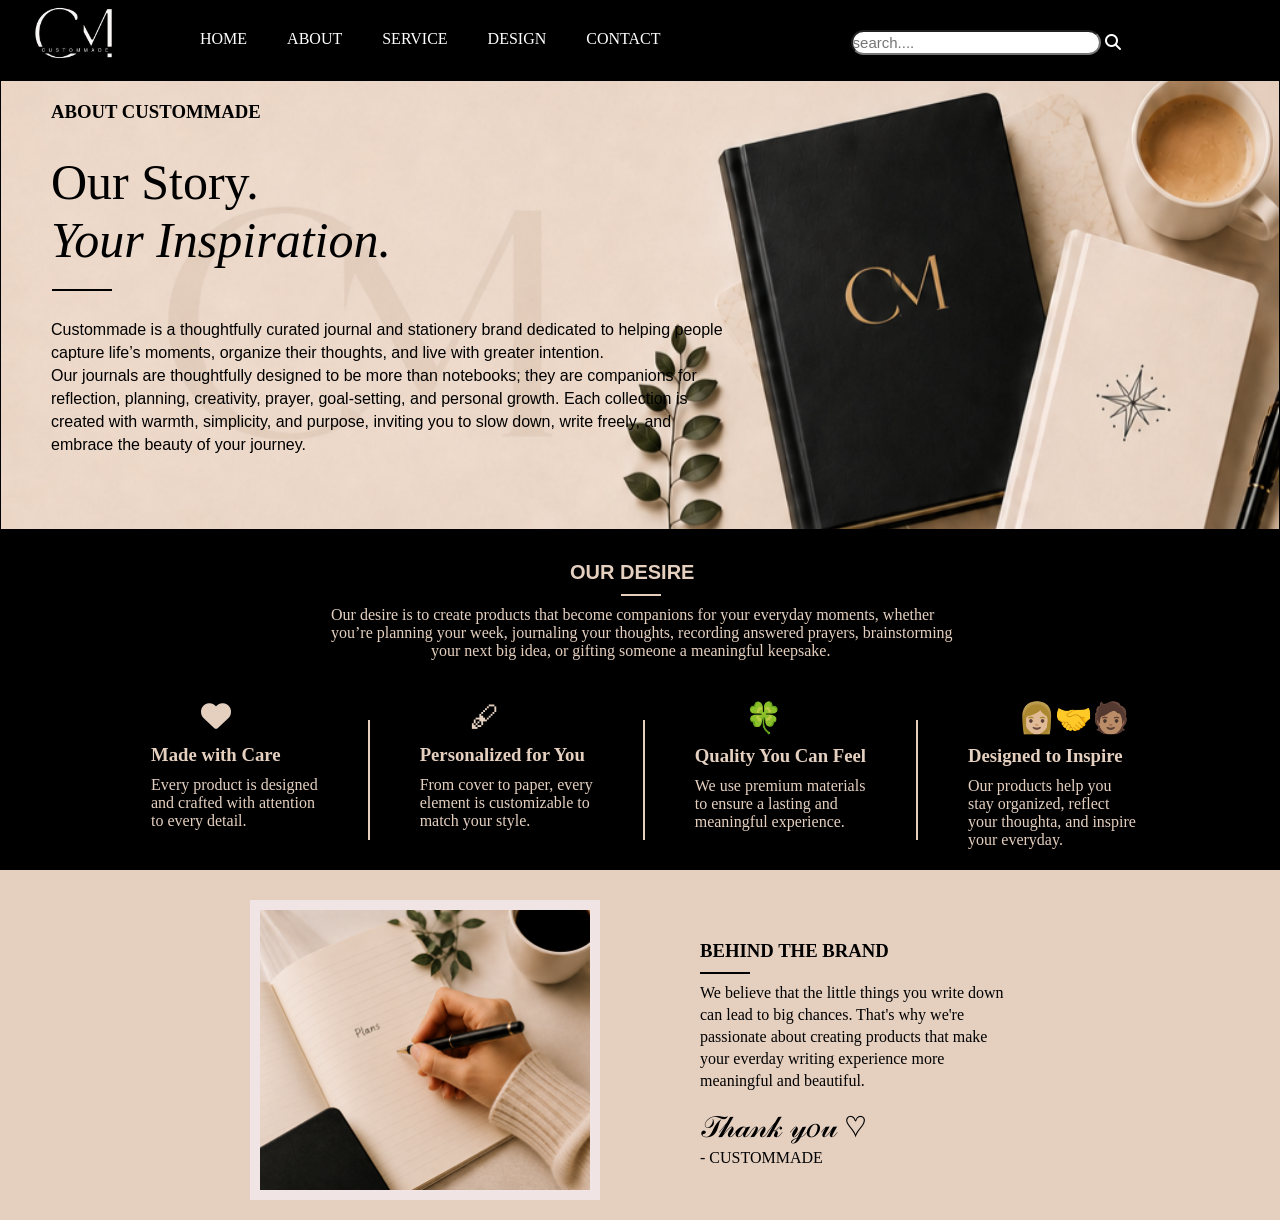
==== about.html @ 5de8f577 "first commit" ====
<!DOCTYPE html>
<html lang="en">

<head>
    <meta charset="UTF-8">
    <meta name="viewport" content="width=device-width, initial-scale=1.0">
    <title>CUSTOMMADE</title>
    <link rel="stylesheet" href="style.css">
    <link rel="stylesheet" href="https://cdnjs.cloudflare.com/ajax/libs/font-awesome/6.5.1/css/all.min.css">
</head>

<body>
    <div class="hero">
        <div class="logo"> </div>
        <div class="header">
            <a href="index.html">

                HOME
            </a>
            <a href="about.html">
                ABOUT
            </a>
            <a href="service.html">
                SERVICE
            </a>
            <a href="design.html">
                DESIGN
            </a>
            <a href="contact.html">
                CONTACT

            </a>

            <form action="search">
                <input type="text" placeholder="search....">
                <i class="fa-solid fa-magnifying-glass"></i>
            </form>
        </div>
    </div>
    <div class="background2">

        <div class="order">
            <div class="CM">
                <h3>
                    ABOUT CUSTOMMADE
                </h3>
            </div>
            <div class="Theme">
                Our Story.
                <div>
                    <i>
                        Your Inspiration.
                    </i>
                </div>
            </div>
            <div class="line2">

            </div>
            <div class="Theme1">
                <p>
                    Custommade is a thoughtfully curated journal and stationery brand dedicated to helping people 
                </p>
                <p>
                    capture life’s moments, organize their thoughts, and live with greater intention. 

                </p>
                <p>
                    Our journals are thoughtfully designed to be more than notebooks; they are companions for 
                </p>
                <p>
                    reflection, planning, creativity, prayer, goal-setting, and personal growth. Each collection is 
                </p>
                <p>
                    created with warmth, simplicity, and purpose, inviting you to slow down, write freely, and 
                </p>
              <p>
                embrace the beauty of your journey.

              </p>
            </div>
        </div>
    </div>
    <div class="background7">
        <div class="order1">
            <div class="section">
                <b>
                OUR DESIRE
                </b>

            </div>
            <div class="line3">

            </div>
            <div class="section1">
            
                Our desire is to create products that become companions for your everyday moments, whether 
            </div>
            <div>
            
                you’re planning your week, journaling your thoughts, recording answered prayers, brainstorming 
            </div>
            <div class="idea">
                your next big idea, or gifting someone a meaningful keepsake.

            </div>
        </div>

        <div class="emojie">
            <div>
                <div class="emojie1">
                    <i class="fa-solid fa-heart">
                    </i>
                </div>
                <h3>
                    Made with Care
                </h3>
                <p>
                    Every product is designed
                </p>
                <p>
                    and crafted with attention
                </p>
                <p>
                    to every detail.
                </p>
            </div>
            <div class="line5">

            </div>
            <div>
                <div class="emojie1">
                    🖋
                </div>
                <h3>
                    Personalized for You
                </h3>
                <p>
                    From cover to paper, every
                </p>
                <p>
                    element is customizable to
                </p>
                <p>
                    match your style.
                </p>
            </div>
            <div class="line5">

            </div>
            <div>
                <div class="emojie1">
                    🍀
                </div>
                <h3>
                    Quality You Can Feel
                </h3>
                <p>
                    We use premium materials
                </p>
                <p>
                    to ensure a lasting and
                </p>
                <p>
                    meaningful experience.
                </p>

            </div>
            <div class="line5">

            </div>
            <div>
                <div class="emojie1">
                    👩🏼‍🤝‍🧑🏽
                </div>
                <h3>
                    Designed to Inspire
                </h3>
                <p>
                    Our products help you
                </p>
                <p>
                    stay organized, reflect
                </p>
                <p>
                    your thoughta, and inspire
                </p>
                <p>
                    your everyday.
                </p>
            </div>







        </div>

    </div>
    <div class="background4">
        <div class="section2">
            <div class="image">



            </div>
            <div class="brand">
                <h3>
                    BEHIND THE BRAND
                </h3>
                <div class="line6">

                </div>
                <p>
                    We believe that the little things you write down

                </p>
                <p>
                    can lead to big chances. That's why we're
                </p>
                <p>
                    passionate about creating products that make
                </p>
                <p>
                    your everday writing experience more
                </p>
                <p>
                    meaningful and beautiful.
                </p>
                <div class="font">
                    𝒯𝒽𝒶𝓃𝓀 𝓎𝑜𝓊 ♡
                </div>
          <p>
            - CUSTOMMADE
          </p>


            </div>
        </div>



    </div>
</body>

</html>
---- style.css ----
* {
  margin: 0;
  padding: 0;
  box-sizing: border-box;
}
body {
  color: white;
  background-color: black;
}
.logo {
  height: 80px;
  width: 150px;
  background-image: url(1781220738416.jpg);
  background-position: center;
  background-repeat: no-repeat;
  background-size: cover;
  border-radius: 70px;
}

.hero {
  display: flex;
}

.header {
  display: flex;
  gap: 40px;
  margin-left: 50px;
  margin-top: 30px;
}
.header form {
  margin-left: 150px;
}
.header a {
  text-decoration: none;
  color: white;
}

.text {
  margin-left: 100px;
  font-size: 40px;
  margin-top: 130px;
}
.text1 {
  font-style: italic;
}
.background {
  border: solid 1px black;
  height: 680px;
  background-image: url(CM.png);
  background-repeat: no-repeat;
  background-size: cover;
  color: black;
}
.stationery {
  display: flex;

  width: 950px;
  padding: 40px;
  border-radius: 30px;
  box-shadow: 0 4px 15px rgba(0, 0, 0, 0.1);
  margin-left: 160px;
  background-color: black;
  margin-top: 190px;
  color: white;

  position: relative;
}
.line {
  height: 2px;
  width: 60px;
  background-color: black;
  margin-top: 10px;
  margin-left: 100px;
}
form input {
  font-size: 15px;
  border-radius: 15px;
  height: 25px;
  width: 250px;
}

button {
  background-color: black;
}
.text3 {
  margin-left: 100px;
  font-size: 18px;
  margin-top: 15px;
}
.text4 {
  margin-bottom: 5px;
  margin-top: 5px;
}
.emojies {
  font-size: xx-large;
  display: flex;
  gap: 50px;
}
.title1 {
  font-size: 12px;
  margin-top: 15px;
}
.title {
  font-size: 10px;
  color: #e5d0c0;
  margin-top: 10px;
}
.line1 {
  background-color: #e5d0c0;
  height: 100px;
  width: 2px;
}
.h h3 {
  margin-top: 100px;
  margin-left: 50px;
}
.background1 {
  border: solid 1px black;
  height: 680px;
  background-image: url(CM1.png);
  background-repeat: no-repeat;
  background-size: cover;
  color: black;
}
.background h3 {
  margin-left: 50px;
}
.background2 {
  border: solid 1px black;
  height: 450px;
  background-image: url(CUSTOMMADE.png);
  background-repeat: no-repeat;
  background-size: cover;
  background-position: center;

  color: black;
}
.background3 {
  border: solid 1px black;
  height: 460px;
  background-color: black;
  color: #e5d0c0;
}
.order {
  margin-left: 50px;
}
.Theme {
  font-size: 50px;
  margin-top: 30px;
}
.line2 {
  height: 2px;
  width: 60px;
  background-color: black;
  margin-top: 20px;
  margin-left: 1px;
}
.Theme1 {
  font-size: 16px;
  margin-top: 30px;
  display: flex;
  flex-direction: column;
  gap: 5px;
  font-family: "Gill Sans", "Gill Sans MT", Calibri, "Trebuchet MS", sans-serif;
}

.order1 {
  margin-left: 330px;
}
.section {
  margin-top: 30px;
  margin-left: 239px;
  font-size: 20px;
  font-family: "Gill Sans", "Gill Sans MT", Calibri, "Trebuchet MS", sans-serif;
}
.CM {
  margin-top: 20px;
}
.line3 {
  height: 2px;
  width: 40px;
  background-color: #e5d0c0;
  margin-top: 10px;
  margin-left: 290px;
}
.section1 {
  margin-top: 10px;
}
.emojie {
  display: flex;
  margin-left: 150px;
  margin-top: 40px;
  gap: 50px;
}
.emojie h3 {
  margin-bottom: 10px;
}
.line5 {
  background-color: #e5d0c0;
  height: 120px;
  width: 2px;
  margin-top: 20px;
}
.emojie1 {
  font-size: 30px;
  margin-left: 50px;
  margin-bottom: 10px;
}
.background4 {
  background-color: #e5d0c0;
  height: 350px;
  color: black;
  margin-top: 20px;
}
.section2 {
  display: flex;
  gap: 100px;
}
.image {
  border: 10px solid rgb(241, 228, 228);
  height: 300px;
  width: 350px;
  margin-left: 250px;
  margin-top: 30px;
  background-image: url(Note.png);
  background-repeat: repeat;
  background-size: cover;
  background-position: center;
}
.brand {
  margin-top: 70px;
}
.brand h3 {
  margin-bottom: 10px;
}
.brand p {
  margin-top: 4px;
}

.line6 {
  height: 2px;
  width: 50px;
  background-color: black;
  margin-bottom: 10px;
}
.font {
  font-size: 30px;
  margin-top: 20px;
}

.header :hover {
  color: #e5d0c0;
}
.header :active {
  color: #e5d0c0;
  text-shadow:
    0 0 5px #e5d0c0,
    0 0 10px #e5d0c0,
    0 0 20px #e5d0c0;
}
.idea {
  margin-left: 100px;
}
.background6 {
  border: solid 1px black;
  height: 350px;
  background-image: url(CUSTOMMADE.png);
  background-repeat: no-repeat;
  background-size: cover;
  background-position: center;
  color: black;
}
.section3 {
  margin-left: 245px;
  margin-top: 20px;
}
.border {
  height: 160px;
  width: 300px;
  background-color: #e5d0c0;
  border-radius: 30px;
}
.group {
  display: flex;
  gap: 30px;
  margin-top: 30px;
  margin-left: 160px;
}
.circle {
  height: 90px;
  width: 90px;
  background-color: black;
  border-radius: 90px;
  margin-left: 10px;
  margin-top: 10px;
}
.circle i {
  font-size: 40px;
  margin-left: 26px;
  margin-top: 24px;
}
.group1 {
  display: flex;
  gap: 55px;
}
.group1
b{
  color: black;
  font-size: 20px;
}
.group1
p{
  color: black;
  margin-top: 20px;
  font-size: 15px;
}
.background7 {
  border: solid 1px black;
  height: 320px;
  background-color: black;
  color: #e5d0c0;
}
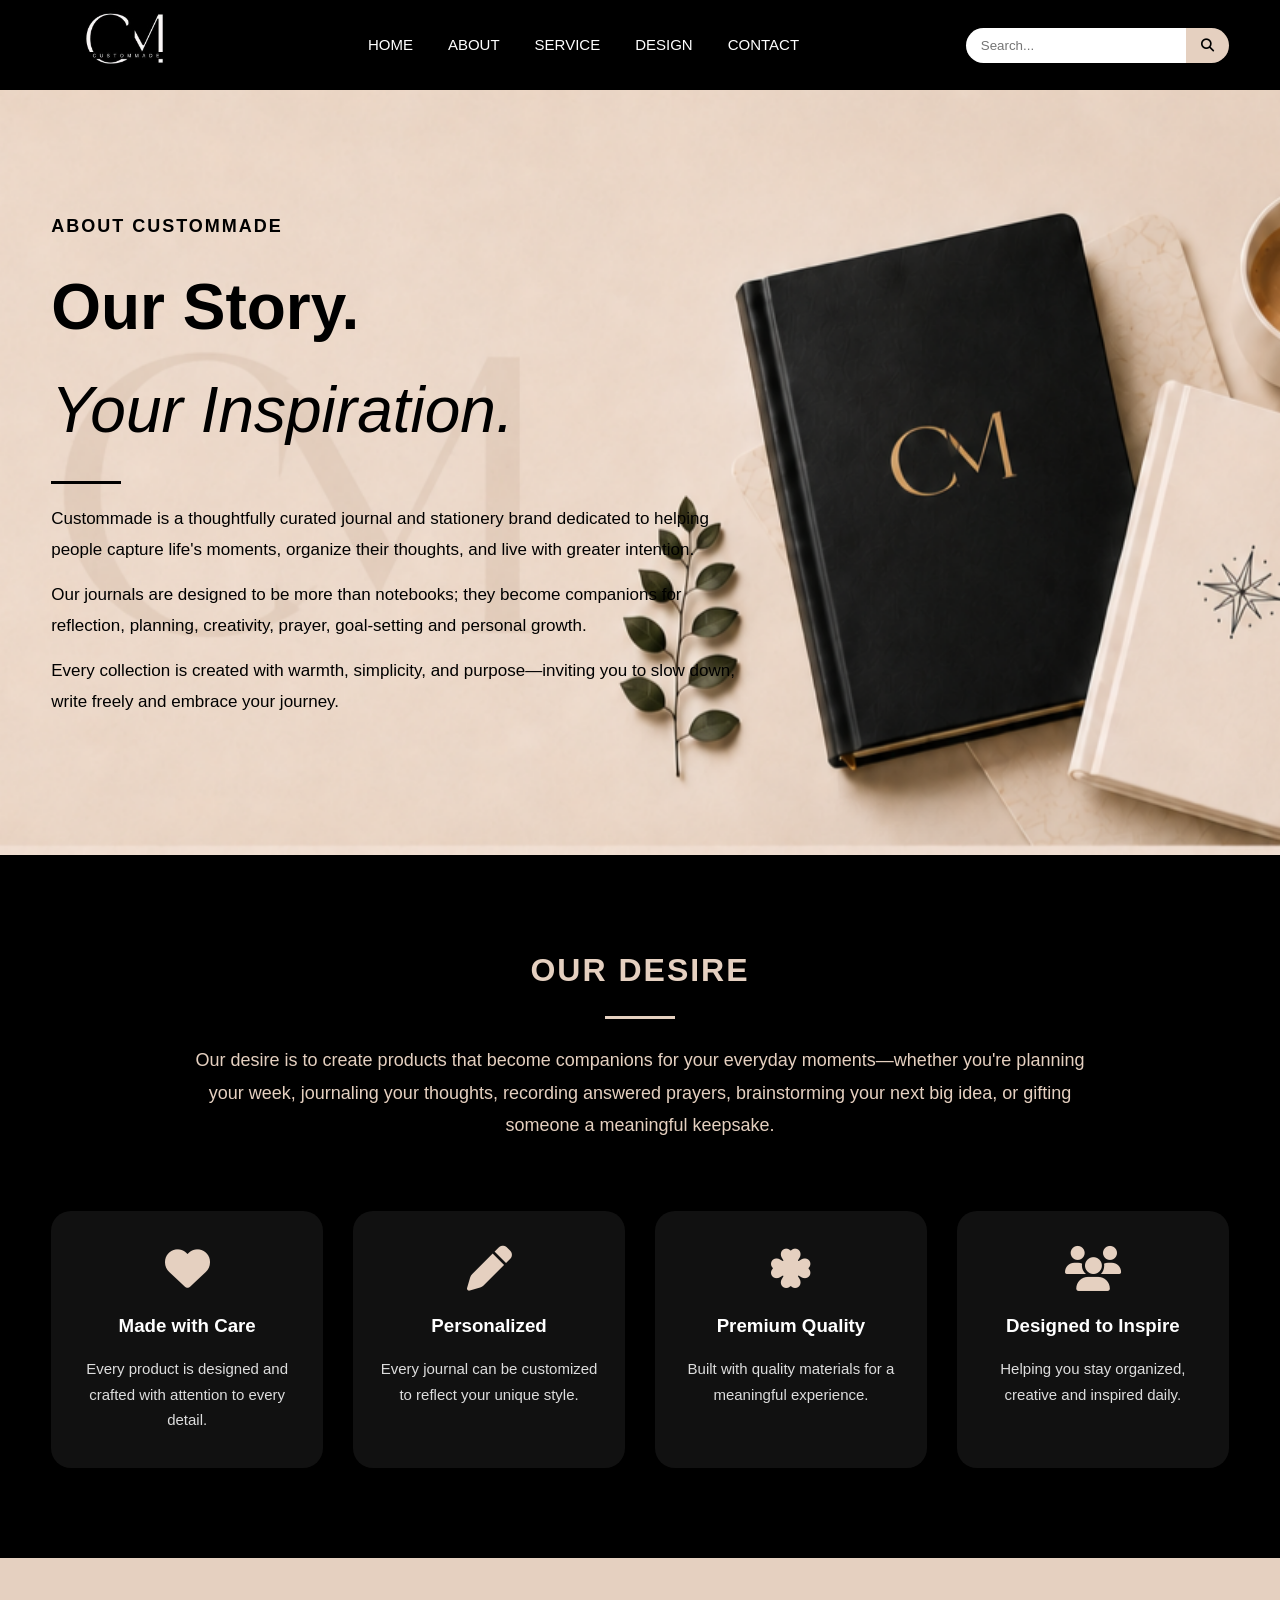
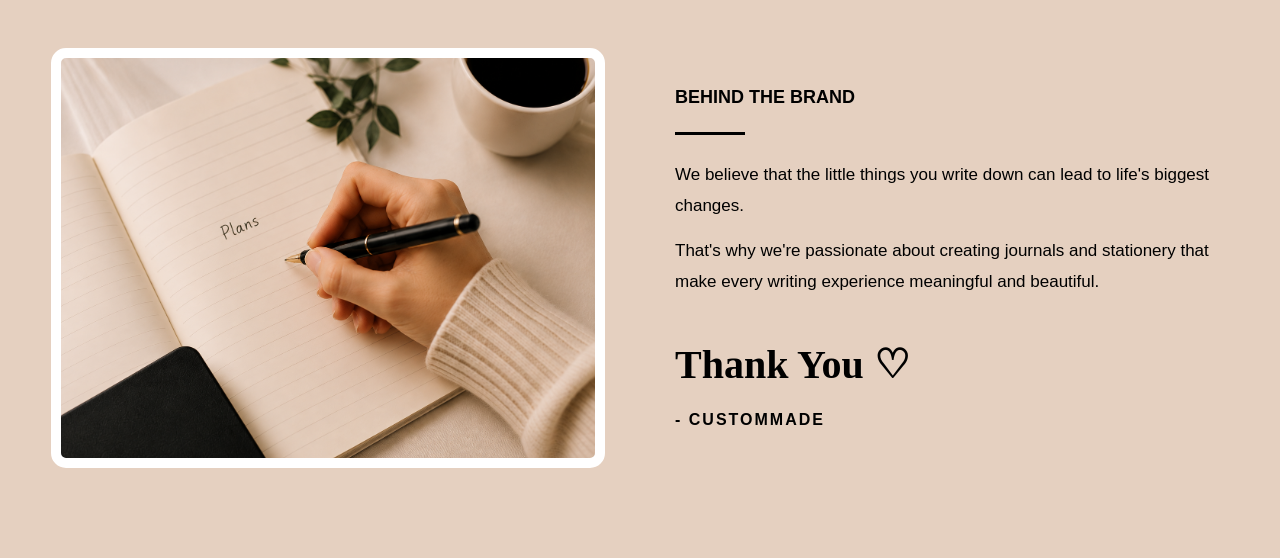
==== commit 2d98434a: "commit" ====
--- a/about.html
+++ b/about.html
@@ -2,246 +2,274 @@
 <html lang="en">
 
 <head>
+
     <meta charset="UTF-8">
+
     <meta name="viewport" content="width=device-width, initial-scale=1.0">
-    <title>CUSTOMMADE</title>
+
+    <title>About | CustomMade</title>
+
     <link rel="stylesheet" href="style.css">
-    <link rel="stylesheet" href="https://cdnjs.cloudflare.com/ajax/libs/font-awesome/6.5.1/css/all.min.css">
+
+    <link rel="stylesheet"
+        href="https://cdnjs.cloudflare.com/ajax/libs/font-awesome/6.7.2/css/all.min.css">
+
 </head>
 
 <body>
-    <div class="hero">
-        <div class="logo"> </div>
-        <div class="header">
-            <a href="index.html">
-
-                HOME
-            </a>
-            <a href="about.html">
-                ABOUT
-            </a>
-            <a href="service.html">
-                SERVICE
-            </a>
-            <a href="design.html">
-                DESIGN
-            </a>
-            <a href="contact.html">
-                CONTACT
-
-            </a>
-
-            <form action="search">
-                <input type="text" placeholder="search....">
-                <i class="fa-solid fa-magnifying-glass"></i>
+
+    <!-- ================= HEADER ================= -->
+
+    <header class="hero">
+
+        <div class="container nav-container">
+
+            <a href="index.html" class="logo"></a>
+
+            <nav class="navbar">
+
+                <ul class="nav-links">
+
+                    <li><a href="index.html">HOME</a></li>
+
+                    <li><a href="about.html" class="active">ABOUT</a></li>
+
+                    <li><a href="service.html">SERVICE</a></li>
+
+                    <li><a href="design.html">DESIGN</a></li>
+
+                    <li><a href="contact.html">CONTACT</a></li>
+
+                </ul>
+
+            </nav>
+
+            <form class="search-box">
+
+                <input type="text" placeholder="Search...">
+
+                <button>
+
+                    <i class="fa-solid fa-magnifying-glass"></i>
+
+                </button>
+
             </form>
-        </div>
-    </div>
-    <div class="background2">
-
-        <div class="order">
-            <div class="CM">
-                <h3>
-                    ABOUT CUSTOMMADE
-                </h3>
-            </div>
-            <div class="Theme">
-                Our Story.
-                <div>
-                    <i>
-                        Your Inspiration.
-                    </i>
-                </div>
-            </div>
-            <div class="line2">
-
-            </div>
-            <div class="Theme1">
-                <p>
-                    Custommade is a thoughtfully curated journal and stationery brand dedicated to helping people 
-                </p>
-                <p>
-                    capture life’s moments, organize their thoughts, and live with greater intention. 
-
-                </p>
-                <p>
-                    Our journals are thoughtfully designed to be more than notebooks; they are companions for 
-                </p>
-                <p>
-                    reflection, planning, creativity, prayer, goal-setting, and personal growth. Each collection is 
-                </p>
-                <p>
-                    created with warmth, simplicity, and purpose, inviting you to slow down, write freely, and 
-                </p>
-              <p>
-                embrace the beauty of your journey.
-
-              </p>
-            </div>
-        </div>
-    </div>
-    <div class="background7">
-        <div class="order1">
-            <div class="section">
-                <b>
-                OUR DESIRE
-                </b>
-
-            </div>
-            <div class="line3">
-
-            </div>
-            <div class="section1">
-            
-                Our desire is to create products that become companions for your everyday moments, whether 
-            </div>
-            <div>
-            
-                you’re planning your week, journaling your thoughts, recording answered prayers, brainstorming 
-            </div>
-            <div class="idea">
-                your next big idea, or gifting someone a meaningful keepsake.
-
-            </div>
-        </div>
-
-        <div class="emojie">
-            <div>
-                <div class="emojie1">
-                    <i class="fa-solid fa-heart">
-                    </i>
-                </div>
-                <h3>
-                    Made with Care
-                </h3>
-                <p>
-                    Every product is designed
-                </p>
-                <p>
-                    and crafted with attention
-                </p>
-                <p>
-                    to every detail.
-                </p>
-            </div>
-            <div class="line5">
-
-            </div>
-            <div>
-                <div class="emojie1">
-                    🖋
-                </div>
-                <h3>
-                    Personalized for You
-                </h3>
-                <p>
-                    From cover to paper, every
-                </p>
-                <p>
-                    element is customizable to
-                </p>
-                <p>
-                    match your style.
-                </p>
-            </div>
-            <div class="line5">
-
-            </div>
-            <div>
-                <div class="emojie1">
-                    🍀
-                </div>
-                <h3>
-                    Quality You Can Feel
-                </h3>
-                <p>
-                    We use premium materials
-                </p>
-                <p>
-                    to ensure a lasting and
-                </p>
-                <p>
-                    meaningful experience.
-                </p>
-
-            </div>
-            <div class="line5">
-
-            </div>
-            <div>
-                <div class="emojie1">
-                    👩🏼‍🤝‍🧑🏽
-                </div>
-                <h3>
-                    Designed to Inspire
-                </h3>
-                <p>
-                    Our products help you
-                </p>
-                <p>
-                    stay organized, reflect
-                </p>
-                <p>
-                    your thoughta, and inspire
-                </p>
-                <p>
-                    your everyday.
-                </p>
-            </div>
-
-
-
-
-
-
-
-        </div>
-
-    </div>
-    <div class="background4">
-        <div class="section2">
-            <div class="image">
-
-
-
-            </div>
-            <div class="brand">
-                <h3>
-                    BEHIND THE BRAND
-                </h3>
-                <div class="line6">
-
-                </div>
-                <p>
+
+        </div>
+
+    </header>
+
+    <!-- ================= HERO ================= -->
+
+    <section class="about-hero">
+
+        <div class="container">
+
+            <div class="about-text">
+
+                <h4>ABOUT CUSTOMMADE</h4>
+
+                <h1>
+
+                    Our Story.
+
+                    <span>Your Inspiration.</span>
+
+                </h1>
+
+                <div class="line"></div>
+
+                <p>
+
+                    Custommade is a thoughtfully curated journal and stationery
+
+                    brand dedicated to helping people capture life's moments,
+
+                    organize their thoughts, and live with greater intention.
+
+                </p>
+
+                <p>
+
+                    Our journals are designed to be more than notebooks;
+
+                    they become companions for reflection, planning,
+
+                    creativity, prayer, goal-setting and personal growth.
+
+                </p>
+
+                <p>
+
+                    Every collection is created with warmth, simplicity,
+
+                    and purpose—inviting you to slow down,
+
+                    write freely and embrace your journey.
+
+                </p>
+
+            </div>
+
+        </div>
+
+    </section>
+
+    <!-- ================= OUR DESIRE ================= -->
+
+    <section class="desire-section">
+
+        <div class="container">
+
+            <div class="section-title">
+
+                <h2>OUR DESIRE</h2>
+
+                <div class="line light"></div>
+
+            </div>
+
+            <p class="desire-text">
+
+                Our desire is to create products that become companions for
+
+                your everyday moments—whether you're planning your week,
+
+                journaling your thoughts, recording answered prayers,
+
+                brainstorming your next big idea,
+
+                or gifting someone a meaningful keepsake.
+
+            </p>
+
+            <div class="values">
+
+                <div class="value-card">
+
+                    <i class="fa-solid fa-heart"></i>
+
+                    <h3>Made with Care</h3>
+
+                    <p>
+
+                        Every product is designed
+
+                        and crafted with attention
+
+                        to every detail.
+
+                    </p>
+
+                </div>
+
+                <div class="value-card">
+
+                    <i class="fa-solid fa-pen"></i>
+
+                    <h3>Personalized</h3>
+
+                    <p>
+
+                        Every journal can be
+
+                        customized to reflect
+
+                        your unique style.
+
+                    </p>
+
+                </div>
+
+                <div class="value-card">
+
+                    <i class="fa-solid fa-clover"></i>
+
+                    <h3>Premium Quality</h3>
+
+                    <p>
+
+                        Built with quality
+
+                        materials for a
+
+                        meaningful experience.
+
+                    </p>
+
+                </div>
+
+                <div class="value-card">
+
+                    <i class="fa-solid fa-users"></i>
+
+                    <h3>Designed to Inspire</h3>
+
+                    <p>
+
+                        Helping you stay
+
+                        organized, creative
+
+                        and inspired daily.
+
+                    </p>
+
+                </div>
+
+            </div>
+
+        </div>
+
+    </section>
+
+    <!-- ================= BRAND ================= -->
+
+    <section class="brand-section">
+
+        <div class="container brand-grid">
+
+            <div class="brand-image"></div>
+
+            <div class="brand-content">
+
+                <h3>BEHIND THE BRAND</h3>
+
+                <div class="line"></div>
+
+                <p>
+
                     We believe that the little things you write down
 
-                </p>
-                <p>
-                    can lead to big chances. That's why we're
-                </p>
-                <p>
-                    passionate about creating products that make
-                </p>
-                <p>
-                    your everday writing experience more
-                </p>
-                <p>
-                    meaningful and beautiful.
-                </p>
-                <div class="font">
-                    𝒯𝒽𝒶𝓃𝓀 𝓎𝑜𝓊 ♡
-                </div>
-          <p>
-            - CUSTOMMADE
-          </p>
-
-
-            </div>
-        </div>
-
-
-
-    </div>
+                    can lead to life's biggest changes.
+
+                </p>
+
+                <p>
+
+                    That's why we're passionate about creating
+
+                    journals and stationery that make every
+
+                    writing experience meaningful and beautiful.
+
+                </p>
+
+                <h2 class="thanks">
+
+                    Thank You ♡
+
+                </h2>
+
+                <h4>- CUSTOMMADE</h4>
+
+            </div>
+
+        </div>
+
+    </section>
+
 </body>
 
 </html>
--- a/style.css
+++ b/style.css
@@ -1,322 +1,1470 @@
-* {
-  margin: 0;
-  padding: 0;
-  box-sizing: border-box;
-}
-body {
-  color: white;
-  background-color: black;
-}
-.logo {
-  height: 80px;
-  width: 150px;
-  background-image: url(1781220738416.jpg);
-  background-position: center;
-  background-repeat: no-repeat;
-  background-size: cover;
-  border-radius: 70px;
-}
-
-.hero {
-  display: flex;
-}
-
-.header {
-  display: flex;
-  gap: 40px;
-  margin-left: 50px;
-  margin-top: 30px;
-}
-.header form {
-  margin-left: 150px;
-}
-.header a {
-  text-decoration: none;
-  color: white;
-}
-
-.text {
-  margin-left: 100px;
-  font-size: 40px;
-  margin-top: 130px;
-}
-.text1 {
-  font-style: italic;
-}
-.background {
-  border: solid 1px black;
-  height: 680px;
-  background-image: url(CM.png);
-  background-repeat: no-repeat;
-  background-size: cover;
-  color: black;
-}
-.stationery {
-  display: flex;
-
-  width: 950px;
-  padding: 40px;
-  border-radius: 30px;
-  box-shadow: 0 4px 15px rgba(0, 0, 0, 0.1);
-  margin-left: 160px;
-  background-color: black;
-  margin-top: 190px;
-  color: white;
-
-  position: relative;
-}
-.line {
-  height: 2px;
-  width: 60px;
-  background-color: black;
-  margin-top: 10px;
-  margin-left: 100px;
-}
-form input {
-  font-size: 15px;
-  border-radius: 15px;
-  height: 25px;
-  width: 250px;
-}
-
-button {
-  background-color: black;
-}
-.text3 {
-  margin-left: 100px;
-  font-size: 18px;
-  margin-top: 15px;
-}
-.text4 {
-  margin-bottom: 5px;
-  margin-top: 5px;
-}
-.emojies {
-  font-size: xx-large;
-  display: flex;
-  gap: 50px;
-}
-.title1 {
-  font-size: 12px;
-  margin-top: 15px;
-}
-.title {
-  font-size: 10px;
-  color: #e5d0c0;
-  margin-top: 10px;
-}
-.line1 {
-  background-color: #e5d0c0;
-  height: 100px;
-  width: 2px;
-}
-.h h3 {
-  margin-top: 100px;
-  margin-left: 50px;
-}
-.background1 {
-  border: solid 1px black;
-  height: 680px;
-  background-image: url(CM1.png);
-  background-repeat: no-repeat;
-  background-size: cover;
-  color: black;
-}
-.background h3 {
-  margin-left: 50px;
-}
-.background2 {
-  border: solid 1px black;
-  height: 450px;
-  background-image: url(CUSTOMMADE.png);
-  background-repeat: no-repeat;
-  background-size: cover;
-  background-position: center;
-
-  color: black;
-}
-.background3 {
-  border: solid 1px black;
-  height: 460px;
-  background-color: black;
-  color: #e5d0c0;
-}
-.order {
-  margin-left: 50px;
-}
-.Theme {
-  font-size: 50px;
-  margin-top: 30px;
-}
-.line2 {
-  height: 2px;
-  width: 60px;
-  background-color: black;
-  margin-top: 20px;
-  margin-left: 1px;
-}
-.Theme1 {
-  font-size: 16px;
-  margin-top: 30px;
-  display: flex;
-  flex-direction: column;
-  gap: 5px;
-  font-family: "Gill Sans", "Gill Sans MT", Calibri, "Trebuchet MS", sans-serif;
-}
-
-.order1 {
-  margin-left: 330px;
-}
-.section {
-  margin-top: 30px;
-  margin-left: 239px;
-  font-size: 20px;
-  font-family: "Gill Sans", "Gill Sans MT", Calibri, "Trebuchet MS", sans-serif;
-}
-.CM {
-  margin-top: 20px;
-}
-.line3 {
-  height: 2px;
-  width: 40px;
-  background-color: #e5d0c0;
-  margin-top: 10px;
-  margin-left: 290px;
-}
-.section1 {
-  margin-top: 10px;
-}
-.emojie {
-  display: flex;
-  margin-left: 150px;
-  margin-top: 40px;
-  gap: 50px;
-}
-.emojie h3 {
-  margin-bottom: 10px;
-}
-.line5 {
-  background-color: #e5d0c0;
-  height: 120px;
-  width: 2px;
-  margin-top: 20px;
-}
-.emojie1 {
-  font-size: 30px;
-  margin-left: 50px;
-  margin-bottom: 10px;
-}
-.background4 {
-  background-color: #e5d0c0;
-  height: 350px;
-  color: black;
-  margin-top: 20px;
-}
-.section2 {
-  display: flex;
-  gap: 100px;
-}
-.image {
-  border: 10px solid rgb(241, 228, 228);
-  height: 300px;
-  width: 350px;
-  margin-left: 250px;
-  margin-top: 30px;
-  background-image: url(Note.png);
-  background-repeat: repeat;
-  background-size: cover;
-  background-position: center;
-}
-.brand {
-  margin-top: 70px;
-}
-.brand h3 {
-  margin-bottom: 10px;
-}
-.brand p {
-  margin-top: 4px;
-}
-
-.line6 {
-  height: 2px;
-  width: 50px;
-  background-color: black;
-  margin-bottom: 10px;
-}
-.font {
-  font-size: 30px;
-  margin-top: 20px;
-}
-
-.header :hover {
-  color: #e5d0c0;
-}
-.header :active {
-  color: #e5d0c0;
-  text-shadow:
-    0 0 5px #e5d0c0,
-    0 0 10px #e5d0c0,
-    0 0 20px #e5d0c0;
-}
-.idea {
-  margin-left: 100px;
-}
-.background6 {
-  border: solid 1px black;
-  height: 350px;
-  background-image: url(CUSTOMMADE.png);
-  background-repeat: no-repeat;
-  background-size: cover;
-  background-position: center;
-  color: black;
-}
-.section3 {
-  margin-left: 245px;
-  margin-top: 20px;
-}
-.border {
-  height: 160px;
-  width: 300px;
-  background-color: #e5d0c0;
-  border-radius: 30px;
-}
-.group {
-  display: flex;
-  gap: 30px;
-  margin-top: 30px;
-  margin-left: 160px;
-}
-.circle {
-  height: 90px;
-  width: 90px;
-  background-color: black;
-  border-radius: 90px;
-  margin-left: 10px;
-  margin-top: 10px;
-}
-.circle i {
-  font-size: 40px;
-  margin-left: 26px;
-  margin-top: 24px;
-}
-.group1 {
-  display: flex;
-  gap: 55px;
-}
-.group1
-b{
-  color: black;
-  font-size: 20px;
-}
-.group1
-p{
-  color: black;
-  margin-top: 20px;
-  font-size: 15px;
-}
-.background7 {
-  border: solid 1px black;
-  height: 320px;
-  background-color: black;
-  color: #e5d0c0;
+/* ===========================
+   RESET
+=========================== */
+
+*{
+    margin:0;
+    padding:0;
+    box-sizing:border-box;
+}
+
+html{
+    scroll-behavior:smooth;
+}
+
+body{
+    background:#000;
+    color:#fff;
+    font-family:Arial, Helvetica, sans-serif;
+    line-height:1.6;
+}
+
+/* ===========================
+   COLORS
+=========================== */
+
+:root{
+
+    --primary:#000;
+    --secondary:#E5D0C0;
+    --white:#fff;
+    --text:#333;
+    --green:#446341;
+
+}
+
+/* ===========================
+   REUSABLE
+=========================== */
+
+.container{
+
+    width:min(92%,1200px);
+    margin:auto;
+
+}
+
+.line{
+
+    width:70px;
+    height:3px;
+    background:#000;
+    margin:20px 0;
+
+}
+
+/* ===========================
+   HEADER
+=========================== */
+
+.hero{
+
+    background:#000;
+    position:sticky;
+    top:0;
+    z-index:1000;
+
+}
+
+.nav-container{
+
+    display:flex;
+    justify-content:space-between;
+    align-items:center;
+    min-height:90px;
+    gap:30px;
+
+}
+
+/* ===========================
+   LOGO
+=========================== */
+
+.logo{
+
+    width:150px;
+    height:75px;
+
+    background-image:url("1781220738416.jpg");
+    background-size:cover;
+    background-position:center;
+
+    border-radius:50px;
+
+    display:block;
+
+}
+
+/* ===========================
+   NAVIGATION
+=========================== */
+
+.nav-links{
+
+    display:flex;
+    list-style:none;
+    gap:35px;
+
+}
+
+.nav-links a{
+
+    text-decoration:none;
+    color:white;
+    font-size:15px;
+    transition:.3s;
+
+}
+
+.nav-links a:hover{
+
+    color:var(--secondary);
+
+}
+
+.active{
+
+    color:var(--secondary);
+
+}
+
+/* ===========================
+   SEARCH
+=========================== */
+
+.search-box{
+
+    display:flex;
+    align-items:center;
+
+}
+
+.search-box input{
+
+    width:220px;
+    padding:10px 15px;
+
+    border:none;
+    outline:none;
+
+    border-radius:25px 0 0 25px;
+
+}
+
+.search-box button{
+
+    padding:10px 15px;
+
+    border:none;
+    cursor:pointer;
+
+    background:var(--secondary);
+
+    border-radius:0 25px 25px 0;
+
+}
+
+/* ===========================
+   HERO SECTION
+=========================== */
+
+.home-hero{
+
+    background-image:url("CM.png");
+    background-size:cover;
+    background-position:center;
+    background-repeat:no-repeat;
+
+    min-height:750px;
+
+    color:#000;
+
+    padding-top:70px;
+
+}
+
+.hero-content{
+
+    display:flex;
+    align-items:center;
+
+}
+
+.hero-text{
+
+    max-width:650px;
+
+}
+
+.hero-text h4{
+
+    font-size:20px;
+    letter-spacing:2px;
+    margin-bottom:15px;
+
+}
+
+.hero-text h1{
+
+    font-size:clamp(2.7rem,5vw,4rem);
+
+    margin-bottom:10px;
+
+}
+
+.hero-text h1 span{
+
+    display:block;
+
+    font-size:clamp(1.2rem,3vw,2rem);
+
+    font-style:italic;
+
+    font-weight:400;
+
+}
+
+.hero-text p{
+
+    font-size:18px;
+    max-width:600px;
+
+}
+
+/* ===========================
+   STATIONERY BOX
+=========================== */
+
+.stationery{
+
+    margin-top:130px;
+
+    background:#000;
+
+    border-radius:25px;
+
+    padding:45px;
+
+    box-shadow:0 10px 30px rgba(0,0,0,.25);
+
+}
+
+.stationery-grid{
+
+    display:grid;
+
+    grid-template-columns:repeat(6,1fr);
+
+    gap:25px;
+    
+
+}
+
+.card{
+
+    text-align:center;
+
+    border-right:1px solid rgba(229,208,192,.4);
+
+    padding:10px;
+
+}
+
+.card:last-child{
+
+    border-right:none;
+
+}
+
+.icon{
+
+    font-size:35px;
+
+    margin-bottom:15px;
+
+}
+
+.card h3{
+
+    
+
+    font-size:13px;
+
+    margin-bottom:10px;
+
+}
+
+.card p{
+
+    color:var(--secondary);
+
+    font-size:12px;
+    color: #000;
+
+}
+
+/* ===========================
+   SECOND SECTION
+=========================== */
+
+.design-section{
+
+    background-image:url("CM1.png");
+
+    background-size:cover;
+
+    background-position:center;
+
+    background-repeat:no-repeat;
+
+    min-height:700px;
+
+    color:#000;
+
+    display:flex;
+
+    align-items:center;
+
+}
+
+.design-content{
+
+    max-width:650px;
+
+}
+
+.design-content h4{
+
+    font-size:20px;
+    margin-bottom:15px;
+
+}
+
+.design-content h2{
+
+    font-size:clamp(2.5rem,5vw,3.8rem);
+
+    margin-bottom:10px;
+
+}
+
+.design-content p{
+
+    font-size:18px;
+
+}
+
+/* ===========================
+   TABLET
+=========================== */
+
+@media(max-width:992px){
+
+.nav-container{
+
+    flex-wrap:wrap;
+
+    justify-content:center;
+
+}
+
+.nav-links{
+
+    gap:20px;
+
+}
+
+.search-box{
+
+    width:100%;
+    justify-content:center;
+
+}
+
+.stationery-grid{
+
+    grid-template-columns:repeat(3,1fr);
+
+}
+
+.card{
+
+    border:none;
+
+    border-bottom:1px solid rgba(255,255,255,.15);
+
+    padding-bottom:25px;
+
+}
+
+}
+
+/* ===========================
+   MOBILE
+=========================== */
+
+@media(max-width:768px){
+
+.logo{
+
+    margin:auto;
+
+}
+
+.nav-container{
+
+    flex-direction:column;
+
+    padding:20px 0;
+
+}
+
+.nav-links{
+
+    flex-direction:column;
+
+    text-align:center;
+
+    gap:15px;
+
+}
+
+.search-box{
+
+    width:100%;
+
+}
+
+.search-box input{
+
+    width:100%;
+
+}
+
+.home-hero{
+
+    padding-top:40px;
+
+    text-align:center;
+
+}
+
+.hero-text{
+
+    margin:auto;
+
+}
+
+.line{
+
+    margin:20px auto;
+
+}
+
+.stationery{
+
+    margin-top:70px;
+
+    padding:30px 20px;
+
+}
+
+.stationery-grid{
+
+    grid-template-columns:1fr;
+
+    gap:30px;
+
+}
+
+.card{
+
+    border:none;
+
+}
+
+.design-section{
+
+    text-align:center;
+
+}
+
+.design-content{
+
+    margin:auto;
+
+}
+
+}
+
+/* ===========================
+   SMALL PHONES
+=========================== */
+
+@media(max-width:480px){
+
+.hero-text h1{
+
+    font-size:2.2rem;
+
+}
+
+.hero-text p{
+
+    font-size:15px;
+
+}
+
+.design-content h2{
+
+    font-size:2rem;
+
+}
+
+.search-box input{
+
+    font-size:14px;
+
+}
+
+}
+/*========================================
+            ABOUT HERO
+=========================================*/
+
+.about-hero{
+    min-height:85vh;
+    background:url("CUSTOMMADE.png") center center/cover no-repeat;
+    display:flex;
+    align-items:center;
+    color:#000;
+    padding:80px 0;
+}
+
+.about-text{
+    max-width:700px;
+}
+
+.about-text h4{
+    font-size:18px;
+    letter-spacing:2px;
+    margin-bottom:15px;
+}
+
+.about-text h1{
+    font-size:clamp(2.8rem,5vw,4.2rem);
+    margin-bottom:20px;
+}
+
+.about-text h1 span{
+    display:block;
+    font-style:italic;
+    font-weight:400;
+}
+
+.about-text p{
+    font-size:17px;
+    line-height:1.8;
+    margin-bottom:15px;
+}
+
+/*========================================
+            OUR DESIRE
+=========================================*/
+
+.desire-section{
+    background:#000;
+    color:#E5D0C0;
+    padding:90px 0;
+}
+
+.section-title{
+    text-align:center;
+    margin-bottom:25px;
+}
+
+.section-title h2{
+    font-size:32px;
+    letter-spacing:2px;
+}
+
+.light{
+    background:#E5D0C0;
+    margin:20px auto;
+}
+
+.desire-text{
+    max-width:900px;
+    margin:auto;
+    text-align:center;
+    font-size:18px;
+    line-height:1.8;
+    margin-bottom:70px;
+}
+
+/*========================================
+            VALUE CARDS
+=========================================*/
+
+.values{
+    display:grid;
+    grid-template-columns:repeat(4,1fr);
+    gap:30px;
+}
+
+.value-card{
+    background:#111;
+    border-radius:20px;
+    padding:35px 25px;
+    text-align:center;
+    transition:.35s;
+}
+
+.value-card:hover{
+    transform:translateY(-8px);
+    box-shadow:0 10px 25px rgba(229,208,192,.15);
+}
+
+.value-card i{
+    font-size:45px;
+    color:#E5D0C0;
+    margin-bottom:20px;
+}
+
+.value-card h3{
+    margin-bottom:15px;
+    color:#fff;
+}
+
+.value-card p{
+    color:#ddd;
+    line-height:1.7;
+    font-size:15px;
+}
+
+/*========================================
+            BRAND SECTION
+=========================================*/
+
+.brand-section{
+    background:#E5D0C0;
+    color:#000;
+    padding:90px 0;
+}
+
+.brand-grid{
+    display:grid;
+    grid-template-columns:1fr 1fr;
+    gap:70px;
+    align-items:center;
+}
+
+.brand-image{
+    height:420px;
+    border:10px solid #fff;
+    border-radius:15px;
+    background:url("Note.png") center center/cover no-repeat;
+}
+
+.brand-content h3{
+    font-size:18px;
+    margin-bottom:15px;
+}
+
+.brand-content p{
+    font-size:17px;
+    margin-bottom:15px;
+    line-height:1.8;
+}
+
+.brand-content .line{
+    margin-bottom:25px;
+}
+
+.thanks{
+    margin-top:35px;
+    font-size:40px;
+    font-family:cursive;
+}
+
+.brand-content h4{
+    margin-top:10px;
+    letter-spacing:2px;
+}
+
+/*========================================
+            TABLET
+=========================================*/
+
+@media(max-width:992px){
+
+.values{
+    grid-template-columns:repeat(2,1fr);
+}
+
+.brand-grid{
+    grid-template-columns:1fr;
+    gap:50px;
+}
+
+.brand-image{
+    max-width:500px;
+    width:100%;
+    margin:auto;
+}
+
+.brand-content{
+    text-align:center;
+}
+
+.brand-content .line{
+    margin:20px auto;
+}
+
+}
+
+/*========================================
+            MOBILE
+=========================================*/
+
+@media(max-width:768px){
+
+.about-hero{
+    text-align:center;
+    min-height:auto;
+    padding:70px 0;
+}
+
+.about-text{
+    margin:auto;
+}
+
+.about-text .line{
+    margin:20px auto;
+}
+
+.about-text h1{
+    font-size:2.4rem;
+}
+
+.about-text p{
+    font-size:16px;
+}
+
+.desire-section{
+    padding:70px 0;
+}
+
+.values{
+    grid-template-columns:1fr;
+}
+
+.value-card{
+    max-width:400px;
+    margin:auto;
+}
+
+.brand-section{
+    padding:70px 0;
+}
+
+.brand-image{
+    height:320px;
+}
+
+.thanks{
+    font-size:32px;
+}
+
+}
+
+/*========================================
+            SMALL PHONES
+=========================================*/
+
+@media(max-width:480px){
+
+.about-text h4{
+    font-size:16px;
+}
+
+.about-text h1{
+    font-size:2rem;
+}
+
+.section-title h2{
+    font-size:26px;
+}
+
+.desire-text{
+    font-size:16px;
+}
+
+.brand-content p{
+    font-size:15px;
+}
+
+.brand-image{
+    height:260px;
+}
+
+}
+/*=====================================
+            SERVICE HERO
+=====================================*/
+
+.service-hero{
+    min-height: 85vh;
+    background: url("CUSTOMMADE.png") center center/cover no-repeat;
+    display: flex;
+    align-items: center;
+    color: #000;
+    padding: 80px 0;
+}
+
+.service-text{
+    max-width: 700px;
+}
+
+.service-text h4{
+    font-size: 18px;
+    letter-spacing: 2px;
+    margin-bottom: 15px;
+}
+
+.service-text h1{
+    font-size: clamp(2.8rem, 5vw, 4.2rem);
+    margin-bottom: 20px;
+}
+
+.service-text h1 span{
+    display: block;
+    font-style: italic;
+    font-weight: 400;
+}
+
+.service-text p{
+    font-size: 17px;
+    line-height: 1.8;
+    margin-bottom: 15px;
+}
+
+
+/*=====================================
+            SERVICES SECTION
+=====================================*/
+
+.services-section{
+    background: #000;
+    padding: 90px 0;
+    color: #E5D0C0;
+}
+
+.services-section .section-title{
+    text-align: center;
+    margin-bottom: 60px;
+}
+
+.services-section .section-title h2{
+    font-size: 32px;
+    letter-spacing: 2px;
+}
+
+.services-section .light{
+    background: #E5D0C0;
+    margin: 20px auto;
+}
+
+
+/*=====================================
+            GRID
+=====================================*/
+
+.services-grid{
+    display: grid;
+    grid-template-columns: repeat(3,1fr);
+    gap: 35px;
+}
+
+
+/*=====================================
+            CARD
+=====================================*/
+
+.service-card{
+
+    background: #E5D0C0;
+    color: #000;
+
+    border-radius: 25px;
+
+    padding: 35px 25px;
+
+    text-align: center;
+
+    transition: .35s;
+}
+
+.service-card:hover{
+
+    transform: translateY(-8px);
+
+    box-shadow: 0 10px 25px rgba(229,208,192,.25);
+
+}
+
+
+/*=====================================
+            ICON CIRCLE
+=====================================*/
+
+.circle{
+
+    width: 90px;
+    height: 90px;
+
+    background: #000;
+    color: #E5D0C0;
+
+    border-radius: 50%;
+
+    margin: 0 auto 25px;
+
+    display: flex;
+    justify-content: center;
+    align-items: center;
+
+}
+
+.circle i{
+
+    font-size: 36px;
+
+}
+
+
+/*=====================================
+            CARD TEXT
+=====================================*/
+
+.service-card h3{
+
+    font-size: 22px;
+
+    margin-bottom: 18px;
+
+}
+
+.service-card p{
+
+    font-size: 16px;
+
+    line-height: 1.8;
+
+}
+
+
+/*=====================================
+            TABLET
+=====================================*/
+
+@media (max-width:992px){
+
+.services-grid{
+
+grid-template-columns:repeat(2,1fr);
+
+gap:30px;
+
+}
+
+.service-text{
+
+max-width:100%;
+
+}
+
+}
+
+
+/*=====================================
+            MOBILE
+=====================================*/
+
+@media (max-width:768px){
+
+.service-hero{
+
+text-align:center;
+
+padding:70px 0;
+
+min-height:auto;
+
+}
+
+.service-text{
+
+margin:auto;
+
+}
+
+.service-text .line{
+
+margin:20px auto;
+
+}
+
+.services-grid{
+
+grid-template-columns:1fr;
+
+}
+
+.service-card{
+
+max-width:420px;
+
+margin:auto;
+
+}
+
+}
+
+
+/*=====================================
+        SMALL PHONES
+=====================================*/
+
+@media (max-width:480px){
+
+.service-text h4{
+
+font-size:16px;
+
+}
+
+.service-text h1{
+
+font-size:2.2rem;
+
+}
+
+.service-text p{
+
+font-size:15px;
+
+}
+
+.service-card{
+
+padding:30px 20px;
+
+}
+
+.circle{
+
+width:75px;
+height:75px;
+
+}
+
+.circle i{
+
+font-size:30px;
+
+}
+
+.service-card h3{
+
+font-size:20px;
+
+}
+
+.service-card p{
+
+font-size:15px;
+
+}
+
+}
+/*========================================
+            DESIGN PAGE
+=========================================*/
+
+.products-page{
+    width:min(95%,1300px);
+    margin:40px auto;
+    color:#fff;
+}
+
+/*========================================
+            CATEGORIES
+=========================================*/
+
+.categories{
+    display:grid;
+    grid-template-columns:repeat(auto-fit,minmax(120px,1fr));
+    gap:20px;
+    margin-bottom:40px;
+}
+
+.category{
+
+    background:#111;
+
+    border-radius:15px;
+
+    padding:20px 10px;
+
+    text-align:center;
+
+    cursor:pointer;
+
+    transition:.35s;
+
+    border:2px solid transparent;
+
+}
+
+.category:hover{
+
+    transform:translateY(-5px);
+
+    border-color:#446341;
+
+}
+
+.category.active{
+
+    background:#446341;
+
+}
+
+.category i{
+
+    font-size:30px;
+
+    color:#E5D0C0;
+
+    margin-bottom:10px;
+
+}
+
+.category p{
+
+    color:white;
+
+    font-size:14px;
+
+}
+
+/*========================================
+            TOP BAR
+=========================================*/
+
+.top-bar{
+
+    display:flex;
+
+    justify-content:space-between;
+
+    align-items:center;
+
+    margin:40px 0;
+
+    flex-wrap:wrap;
+
+    gap:20px;
+
+}
+
+.filter-btn{
+
+    background:#446341;
+
+    color:white;
+
+    border:none;
+
+    padding:12px 25px;
+
+    border-radius:10px;
+
+    cursor:pointer;
+
+}
+
+.filter-btn:hover{
+
+    background:#355132;
+
+}
+
+#sort{
+
+    padding:12px 15px;
+
+    border-radius:10px;
+
+    border:none;
+
+    outline:none;
+
+}
+
+#resultCount{
+
+    font-weight:bold;
+
+}
+
+/*========================================
+            PRODUCTS
+=========================================*/
+
+.products{
+
+    display:grid;
+
+    grid-template-columns:repeat(auto-fit,minmax(250px,1fr));
+
+    gap:30px;
+
+}
+
+/*========================================
+            CARD
+=========================================*/
+
+.card{
+
+    background:white;
+
+    color:black;
+
+    border-radius:20px;
+
+    overflow:hidden;
+
+    transition:.35s;
+
+    cursor:pointer;
+
+}
+
+.card:hover{
+
+    transform:translateY(-8px);
+
+    box-shadow:0 15px 30px rgba(255,255,255,.15);
+
+}
+
+.card img{
+
+    width:100%;
+
+    height:280px;
+
+    object-fit:cover;
+
+}
+
+.card-content{
+
+    padding:20px;
+
+}
+
+.card-content h3{
+
+    margin-bottom:10px;
+
+    font-size:20px;
+
+}
+
+.card-content p{
+
+    color:#666;
+
+    margin-bottom:15px;
+
+}
+
+.price{
+
+    font-size:22px;
+
+    font-weight:bold;
+
+    color:#446341;
+
+}
+
+/*========================================
+            CTA
+=========================================*/
+
+.cta{
+
+    margin-top:80px;
+
+    background:#E5D0C0;
+
+    color:black;
+
+    border-radius:20px;
+
+    padding:40px;
+
+    display:flex;
+
+    justify-content:space-between;
+
+    align-items:center;
+
+    flex-wrap:wrap;
+
+    gap:30px;
+
+}
+
+.cta h2{
+
+    margin-bottom:10px;
+
+    font-size:32px;
+
+}
+
+.cta p{
+
+    font-size:17px;
+
+}
+
+.cta button{
+
+    background:#446341;
+
+    color:white;
+
+    border:none;
+
+    padding:15px 35px;
+
+    border-radius:10px;
+
+    cursor:pointer;
+
+    font-size:16px;
+
+    transition:.3s;
+
+}
+
+.cta button:hover{
+
+    background:#355132;
+
+}
+
+/*========================================
+            TABLET
+=========================================*/
+
+@media(max-width:992px){
+
+.top-bar{
+
+justify-content:center;
+
+}
+
+.products{
+
+grid-template-columns:repeat(2,1fr);
+
+}
+
+}
+
+/*========================================
+            MOBILE
+=========================================*/
+
+@media(max-width:768px){
+
+.categories{
+
+grid-template-columns:repeat(3,1fr);
+
+}
+
+.products{
+
+grid-template-columns:1fr;
+
+}
+
+.top-bar{
+
+flex-direction:column;
+
+}
+
+.cta{
+
+text-align:center;
+
+justify-content:center;
+
+}
+
+.cta button{
+
+width:100%;
+
+}
+
+}
+
+/*========================================
+        SMALL PHONES
+=========================================*/
+
+@media(max-width:480px){
+
+.categories{
+
+grid-template-columns:repeat(2,1fr);
+
+}
+
+.card img{
+
+height:240px;
+
+}
+
+.cta{
+
+padding:30px 20px;
+
+}
+
+.cta h2{
+
+font-size:25px;
+
+}
+
+.cta p{
+
+font-size:15px;
+
+}
+
 }
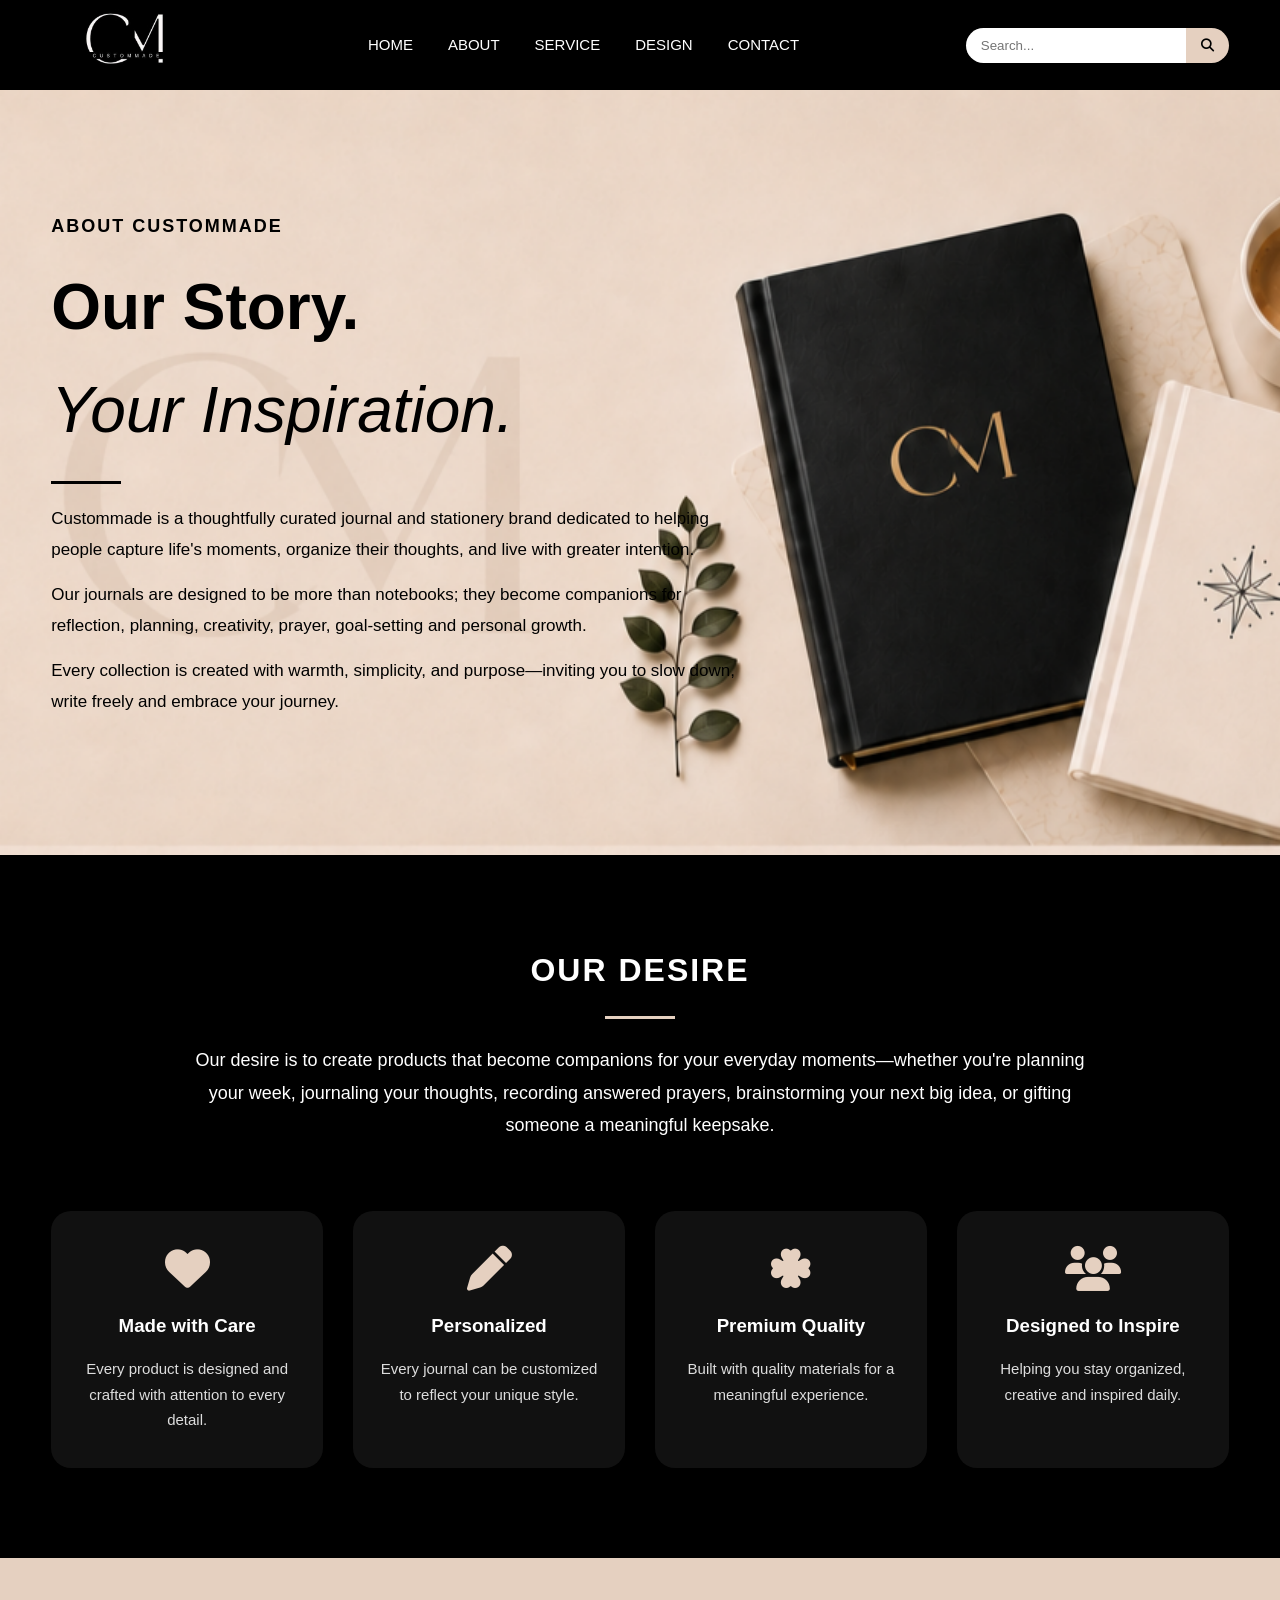
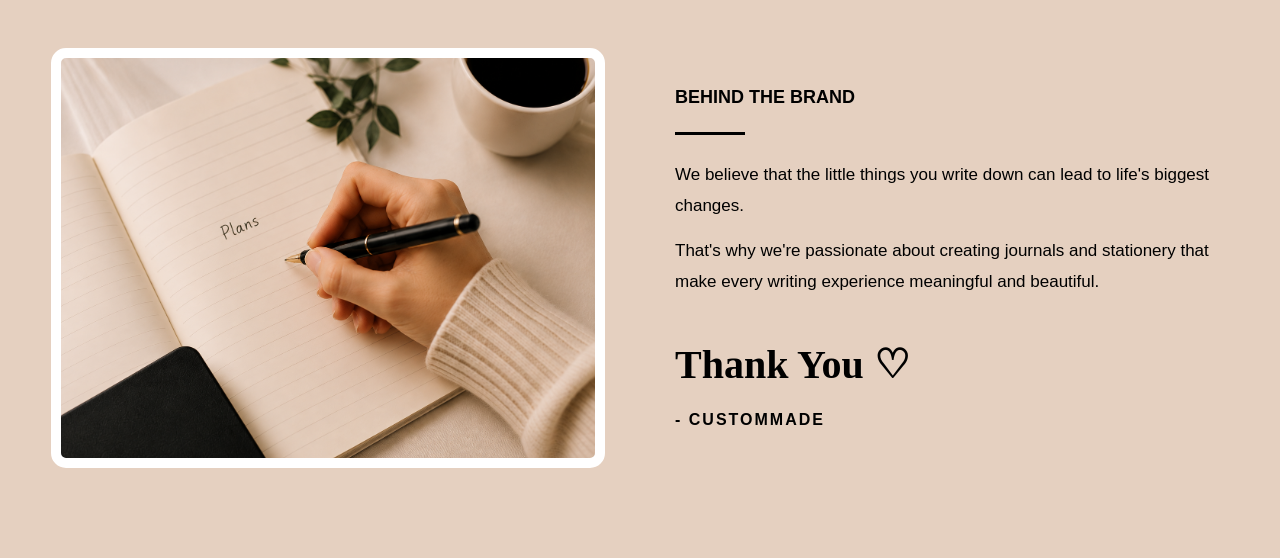
==== commit 1cb0798f: "commit 3" ====
--- a/about.html
+++ b/about.html
@@ -24,9 +24,15 @@
 
         <div class="container nav-container">
 
-            <a href="index.html" class="logo"></a>
-
-            <nav class="navbar">
+            <a href="index.html" class="logo" aria-label="Custom Made home"></a>
+
+            <button class="nav-toggle" type="button" aria-label="Toggle navigation" aria-expanded="false" aria-controls="navMenu">
+                <span></span>
+                <span></span>
+                <span></span>
+            </button>
+
+            <nav class="navbar" id="navMenu">
 
                 <ul class="nav-links">
 
@@ -60,7 +66,7 @@
 
     </header>
 
-    <!-- ================= HERO ================= -->
+    <!-- HERO  -->
 
     <section class="about-hero">
 
@@ -116,7 +122,7 @@
 
     </section>
 
-    <!-- ================= OUR DESIRE ================= -->
+    <!--  OUR DESIRE  -->
 
     <section class="desire-section">
 
@@ -224,7 +230,7 @@
 
     </section>
 
-    <!-- ================= BRAND ================= -->
+    <!--  BRAND  -->
 
     <section class="brand-section">
 
@@ -270,6 +276,8 @@
 
     </section>
 
+    <script src="index.js"></script>
+
 </body>
 
 </html>
--- a/style.css
+++ b/style.css
@@ -1,6 +1,4 @@
-/* ===========================
-   RESET
-=========================== */
+/* RESET*/
 
 *{
     margin:0;
@@ -19,28 +17,15 @@
     line-height:1.6;
 }
 
-/* ===========================
-   COLORS
-=========================== */
-
-:root{
-
-    --primary:#000;
-    --secondary:#E5D0C0;
-    --white:#fff;
-    --text:#333;
-    --green:#446341;
-
-}
-
-/* ===========================
-   REUSABLE
-=========================== */
+
+
+/*REUSABLE */
 
 .container{
 
     width:min(92%,1200px);
     margin:auto;
+    
 
 }
 
@@ -53,9 +38,7 @@
 
 }
 
-/* ===========================
-   HEADER
-=========================== */
+/*HEADER */
 
 .hero{
 
@@ -76,9 +59,7 @@
 
 }
 
-/* ===========================
-   LOGO
-=========================== */
+/*LOGO*/
 
 .logo{
 
@@ -95,9 +76,7 @@
 
 }
 
-/* ===========================
-   NAVIGATION
-=========================== */
+/*NAVIGATION */
 
 .nav-links{
 
@@ -128,9 +107,39 @@
 
 }
 
-/* ===========================
-   SEARCH
-=========================== */
+/*NAV TOGGLE*/
+
+.nav-toggle{
+    display:none;
+    background:transparent;
+    border:none;
+    cursor:pointer;
+    padding:6px;
+    flex-direction:column;
+    gap:5px;
+}
+
+.nav-toggle span{
+    display:block;
+    width:24px;
+    height:2px;
+    background:#fff;
+    transition:.3s;
+}
+
+.nav-toggle.active span:nth-child(1){
+    transform:translateY(7px) rotate(45deg);
+}
+
+.nav-toggle.active span:nth-child(2){
+    opacity:0;
+}
+
+.nav-toggle.active span:nth-child(3){
+    transform:translateY(-7px) rotate(-45deg);
+}
+
+/*SEARCH */
 
 .search-box{
 
@@ -158,21 +167,19 @@
     border:none;
     cursor:pointer;
 
-    background:var(--secondary);
+    background:#E5D0C0;
 
     border-radius:0 25px 25px 0;
 
 }
 
-/* ===========================
-   HERO SECTION
-=========================== */
+/*HERO SECTION*/
 
 .home-hero{
 
     background-image:url("CM.png");
     background-size:cover;
-    background-position:center;
+
     background-repeat:no-repeat;
 
     min-height:750px;
@@ -237,14 +244,11 @@
 
 .stationery{
 
-    margin-top:130px;
-
-    background:#000;
+    margin-top:200px;
+
 
     border-radius:25px;
 
-    padding:45px;
-
     box-shadow:0 10px 30px rgba(0,0,0,.25);
 
 }
@@ -255,7 +259,11 @@
 
     grid-template-columns:repeat(6,1fr);
 
-    gap:25px;
+    gap:15px;
+    background-color:#E5D0C0;
+    padding: 1px;
+    border-radius: 20px;
+    
     
 
 }
@@ -303,9 +311,7 @@
 
 }
 
-/* ===========================
-   SECOND SECTION
-=========================== */
+/* SECOND SECTION */
 
 .design-section{
 
@@ -354,183 +360,8 @@
 
 }
 
-/* ===========================
-   TABLET
-=========================== */
-
-@media(max-width:992px){
-
-.nav-container{
-
-    flex-wrap:wrap;
-
-    justify-content:center;
-
-}
-
-.nav-links{
-
-    gap:20px;
-
-}
-
-.search-box{
-
-    width:100%;
-    justify-content:center;
-
-}
-
-.stationery-grid{
-
-    grid-template-columns:repeat(3,1fr);
-
-}
-
-.card{
-
-    border:none;
-
-    border-bottom:1px solid rgba(255,255,255,.15);
-
-    padding-bottom:25px;
-
-}
-
-}
-
-/* ===========================
-   MOBILE
-=========================== */
-
-@media(max-width:768px){
-
-.logo{
-
-    margin:auto;
-
-}
-
-.nav-container{
-
-    flex-direction:column;
-
-    padding:20px 0;
-
-}
-
-.nav-links{
-
-    flex-direction:column;
-
-    text-align:center;
-
-    gap:15px;
-
-}
-
-.search-box{
-
-    width:100%;
-
-}
-
-.search-box input{
-
-    width:100%;
-
-}
-
-.home-hero{
-
-    padding-top:40px;
-
-    text-align:center;
-
-}
-
-.hero-text{
-
-    margin:auto;
-
-}
-
-.line{
-
-    margin:20px auto;
-
-}
-
-.stationery{
-
-    margin-top:70px;
-
-    padding:30px 20px;
-
-}
-
-.stationery-grid{
-
-    grid-template-columns:1fr;
-
-    gap:30px;
-
-}
-
-.card{
-
-    border:none;
-
-}
-
-.design-section{
-
-    text-align:center;
-
-}
-
-.design-content{
-
-    margin:auto;
-
-}
-
-}
-
-/* ===========================
-   SMALL PHONES
-=========================== */
-
-@media(max-width:480px){
-
-.hero-text h1{
-
-    font-size:2.2rem;
-
-}
-
-.hero-text p{
-
-    font-size:15px;
-
-}
-
-.design-content h2{
-
-    font-size:2rem;
-
-}
-
-.search-box input{
-
-    font-size:14px;
-
-}
-
-}
-/*========================================
-            ABOUT HERO
-=========================================*/
+
+/*ABOUT HERO*/
 
 .about-hero{
     min-height:85vh;
@@ -568,13 +399,11 @@
     margin-bottom:15px;
 }
 
-/*========================================
-            OUR DESIRE
-=========================================*/
+/*OUR DESIRE*/
 
 .desire-section{
     background:#000;
-    color:#E5D0C0;
+    color:white;
     padding:90px 0;
 }
 
@@ -602,9 +431,7 @@
     margin-bottom:70px;
 }
 
-/*========================================
-            VALUE CARDS
-=========================================*/
+/*VALUE CARDS*/
 
 .values{
     display:grid;
@@ -642,9 +469,7 @@
     font-size:15px;
 }
 
-/*========================================
-            BRAND SECTION
-=========================================*/
+/*BRAND SECTION*/
 
 .brand-section{
     background:#E5D0C0;
@@ -692,126 +517,9 @@
     letter-spacing:2px;
 }
 
-/*========================================
-            TABLET
-=========================================*/
-
-@media(max-width:992px){
-
-.values{
-    grid-template-columns:repeat(2,1fr);
-}
-
-.brand-grid{
-    grid-template-columns:1fr;
-    gap:50px;
-}
-
-.brand-image{
-    max-width:500px;
-    width:100%;
-    margin:auto;
-}
-
-.brand-content{
-    text-align:center;
-}
-
-.brand-content .line{
-    margin:20px auto;
-}
-
-}
-
-/*========================================
-            MOBILE
-=========================================*/
-
-@media(max-width:768px){
-
-.about-hero{
-    text-align:center;
-    min-height:auto;
-    padding:70px 0;
-}
-
-.about-text{
-    margin:auto;
-}
-
-.about-text .line{
-    margin:20px auto;
-}
-
-.about-text h1{
-    font-size:2.4rem;
-}
-
-.about-text p{
-    font-size:16px;
-}
-
-.desire-section{
-    padding:70px 0;
-}
-
-.values{
-    grid-template-columns:1fr;
-}
-
-.value-card{
-    max-width:400px;
-    margin:auto;
-}
-
-.brand-section{
-    padding:70px 0;
-}
-
-.brand-image{
-    height:320px;
-}
-
-.thanks{
-    font-size:32px;
-}
-
-}
-
-/*========================================
-            SMALL PHONES
-=========================================*/
-
-@media(max-width:480px){
-
-.about-text h4{
-    font-size:16px;
-}
-
-.about-text h1{
-    font-size:2rem;
-}
-
-.section-title h2{
-    font-size:26px;
-}
-
-.desire-text{
-    font-size:16px;
-}
-
-.brand-content p{
-    font-size:15px;
-}
-
-.brand-image{
-    height:260px;
-}
-
-}
-/*=====================================
-            SERVICE HERO
-=====================================*/
+
+
+/*SERVICE HERO*/
 
 .service-hero{
     min-height: 85vh;
@@ -850,9 +558,7 @@
 }
 
 
-/*=====================================
-            SERVICES SECTION
-=====================================*/
+/*SERVICES SECTION*/
 
 .services-section{
     background: #000;
@@ -876,9 +582,7 @@
 }
 
 
-/*=====================================
-            GRID
-=====================================*/
+/*GRID*/
 
 .services-grid{
     display: grid;
@@ -887,9 +591,7 @@
 }
 
 
-/*=====================================
-            CARD
-=====================================*/
+/*CARD*/
 
 .service-card{
 
@@ -914,9 +616,7 @@
 }
 
 
-/*=====================================
-            ICON CIRCLE
-=====================================*/
+/*ICON CIRCLE*/
 
 .circle{
 
@@ -943,9 +643,7 @@
 }
 
 
-/*=====================================
-            CARD TEXT
-=====================================*/
+/*CARD TEXT*/
 
 .service-card h3{
 
@@ -964,133 +662,8 @@
 }
 
 
-/*=====================================
-            TABLET
-=====================================*/
-
-@media (max-width:992px){
-
-.services-grid{
-
-grid-template-columns:repeat(2,1fr);
-
-gap:30px;
-
-}
-
-.service-text{
-
-max-width:100%;
-
-}
-
-}
-
-
-/*=====================================
-            MOBILE
-=====================================*/
-
-@media (max-width:768px){
-
-.service-hero{
-
-text-align:center;
-
-padding:70px 0;
-
-min-height:auto;
-
-}
-
-.service-text{
-
-margin:auto;
-
-}
-
-.service-text .line{
-
-margin:20px auto;
-
-}
-
-.services-grid{
-
-grid-template-columns:1fr;
-
-}
-
-.service-card{
-
-max-width:420px;
-
-margin:auto;
-
-}
-
-}
-
-
-/*=====================================
-        SMALL PHONES
-=====================================*/
-
-@media (max-width:480px){
-
-.service-text h4{
-
-font-size:16px;
-
-}
-
-.service-text h1{
-
-font-size:2.2rem;
-
-}
-
-.service-text p{
-
-font-size:15px;
-
-}
-
-.service-card{
-
-padding:30px 20px;
-
-}
-
-.circle{
-
-width:75px;
-height:75px;
-
-}
-
-.circle i{
-
-font-size:30px;
-
-}
-
-.service-card h3{
-
-font-size:20px;
-
-}
-
-.service-card p{
-
-font-size:15px;
-
-}
-
-}
-/*========================================
-            DESIGN PAGE
-=========================================*/
+
+/*DESIGN PAGE*/
 
 .products-page{
     width:min(95%,1300px);
@@ -1098,9 +671,7 @@
     color:#fff;
 }
 
-/*========================================
-            CATEGORIES
-=========================================*/
+/*CATEGORIES*/
 
 .categories{
     display:grid;
@@ -1131,13 +702,13 @@
 
     transform:translateY(-5px);
 
-    border-color:#446341;
+    border-color:#fff;
 
 }
 
 .category.active{
 
-    background:#446341;
+    background:rgba(77, 74, 74, 0.8);
 
 }
 
@@ -1159,9 +730,7 @@
 
 }
 
-/*========================================
-            TOP BAR
-=========================================*/
+/*TOP BAR*/
 
 .top-bar{
 
@@ -1181,290 +750,400 @@
 
 .filter-btn{
 
-    background:#446341;
+    background:white;
+
+    color:black;
+
+    border:none;
+
+    padding:12px 25px;
+
+    border-radius:10px;
+
+    cursor:pointer;
+
+}
+
+.filter-btn:hover{
+
+    background:#E5D0C0;
+
+}
+
+#sort{
+
+    padding:12px 15px;
+
+    border-radius:10px;
+
+    border:none;
+
+    outline:none;
+
+}
+
+#resultCount{
+
+    font-weight:bold;
+
+}
+
+/*PRODUCTS*/
+
+.products{
+
+    display:grid;
+
+    grid-template-columns:repeat(auto-fit,minmax(250px,1fr));
+
+    gap:30px;
+
+}
+
+/*CARD*/
+
+.card{
+
+    background:white;
+
+    color:black;
+
+    border-radius:20px;
+
+    overflow:hidden;
+
+    transition:.35s;
+
+    cursor:pointer;
+
+}
+
+.card:hover{
+
+    transform:translateY(-8px);
+
+    box-shadow:0 15px 30px rgba(255,255,255,.15);
+
+}
+
+.card img{
+
+    width:100%;
+
+    height:280px;
+
+    object-fit:cover;
+
+}
+
+.card-content{
+
+    padding:20px;
+
+}
+
+.card-content h3{
+
+    margin-bottom:10px;
+
+    font-size:20px;
+
+}
+
+.card-content p{
+
+    color:#666;
+
+    margin-bottom:15px;
+
+}
+
+.price{
+
+    font-size:22px;
+
+    font-weight:bold;
+
+    color:#000;
+
+}
+
+/*CTA*/
+
+.cta{
+
+    margin-top:80px;
+
+    background:#E5D0C0;
+
+    color:black;
+
+    border-radius:20px;
+
+    padding:40px;
+
+    display:flex;
+
+    justify-content:space-between;
+
+    align-items:center;
+
+    flex-wrap:wrap;
+
+    gap:30px;
+
+}
+
+.cta h2{
+
+    margin-bottom:10px;
+
+    font-size:32px;
+
+}
+
+.cta p{
+
+    font-size:17px;
+
+}
+
+.cta button{
+
+    background:#000;
 
     color:white;
 
     border:none;
 
-    padding:12px 25px;
+    padding:15px 35px;
 
     border-radius:10px;
 
     cursor:pointer;
 
-}
-
-.filter-btn:hover{
-
-    background:#355132;
-
-}
-
-#sort{
-
-    padding:12px 15px;
-
-    border-radius:10px;
-
-    border:none;
-
-    outline:none;
-
-}
-
-#resultCount{
-
-    font-weight:bold;
-
-}
-
-/*========================================
-            PRODUCTS
-=========================================*/
-
-.products{
-
-    display:grid;
-
-    grid-template-columns:repeat(auto-fit,minmax(250px,1fr));
-
-    gap:30px;
-
-}
-
-/*========================================
-            CARD
-=========================================*/
-
-.card{
-
-    background:white;
-
-    color:black;
-
-    border-radius:20px;
-
-    overflow:hidden;
-
-    transition:.35s;
-
-    cursor:pointer;
-
-}
-
-.card:hover{
-
-    transform:translateY(-8px);
-
-    box-shadow:0 15px 30px rgba(255,255,255,.15);
-
-}
-
-.card img{
-
-    width:100%;
-
-    height:280px;
-
-    object-fit:cover;
-
-}
-
-.card-content{
-
-    padding:20px;
-
-}
-
-.card-content h3{
-
-    margin-bottom:10px;
-
-    font-size:20px;
-
-}
-
-.card-content p{
-
-    color:#666;
-
-    margin-bottom:15px;
-
-}
-
-.price{
-
-    font-size:22px;
-
-    font-weight:bold;
-
-    color:#446341;
-
-}
-
-/*========================================
-            CTA
-=========================================*/
-
-.cta{
-
-    margin-top:80px;
+    font-size:16px;
+
+    transition:.3s;
+
+}
+
+.cta button:hover{
 
     background:#E5D0C0;
 
-    color:black;
-
-    border-radius:20px;
-
-    padding:40px;
-
-    display:flex;
-
-    justify-content:space-between;
-
-    align-items:center;
-
-    flex-wrap:wrap;
-
-    gap:30px;
-
-}
-
-.cta h2{
-
-    margin-bottom:10px;
-
-    font-size:32px;
-
-}
-
-.cta p{
-
-    font-size:17px;
-
-}
-
-.cta button{
-
-    background:#446341;
-
-    color:white;
-
-    border:none;
-
-    padding:15px 35px;
-
-    border-radius:10px;
-
-    cursor:pointer;
-
-    font-size:16px;
-
-    transition:.3s;
-
-}
-
-.cta button:hover{
-
-    background:#355132;
-
-}
-
-/*========================================
-            TABLET
-=========================================*/
-
-@media(max-width:992px){
-
-.top-bar{
-
-justify-content:center;
-
-}
-
-.products{
-
-grid-template-columns:repeat(2,1fr);
-
-}
-
-}
-
-/*========================================
-            MOBILE
-=========================================*/
-
-@media(max-width:768px){
-
-.categories{
-
-grid-template-columns:repeat(3,1fr);
-
-}
-
-.products{
-
-grid-template-columns:1fr;
-
-}
-
-.top-bar{
-
-flex-direction:column;
-
-}
-
-.cta{
-
-text-align:center;
-
-justify-content:center;
-
-}
-
-.cta button{
-
-width:100%;
-
-}
-
-}
-
-/*========================================
-        SMALL PHONES
-=========================================*/
-
-@media(max-width:480px){
-
-.categories{
-
-grid-template-columns:repeat(2,1fr);
-
-}
-
-.card img{
-
-height:240px;
-
-}
-
-.cta{
-
-padding:30px 20px;
-
-}
-
-.cta h2{
-
-font-size:25px;
-
-}
-
-.cta p{
-
-font-size:15px;
-
-}
-
-}+}
+
+@media (max-width: 900px){
+
+    .nav-container{
+        flex-wrap:wrap;
+        min-height:auto;
+        padding:18px 0;
+        gap:16px;
+    }
+
+    .nav-toggle{
+        display:flex;
+        margin-left:auto;
+    }
+
+    .navbar{
+        width:100%;
+        display:none;
+    }
+
+    .navbar.show{
+        display:block;
+    }
+
+    .nav-links{
+        flex-direction:column;
+        gap:14px;
+        padding:10px 0 0;
+    }
+
+    .search-box{
+        width:100%;
+        justify-content:flex-end;
+    }
+
+    .search-box input{
+        width:100%;
+        max-width:250px;
+    }
+
+    .home-hero{
+        padding-top:40px;
+        min-height:auto;
+    }
+
+    .hero-content{
+        align-items:flex-start;
+    }
+
+    .stationery{
+        margin-top:120px;
+    }
+
+    .stationery-grid{
+        grid-template-columns:repeat(2,1fr);
+    }
+
+    .design-section{
+        min-height:auto;
+        padding:70px 0;
+    }
+
+    .about-hero,
+    .service-hero{
+        min-height:auto;
+        padding:60px 0;
+    }
+
+    .values{
+        grid-template-columns:repeat(2,1fr);
+    }
+
+    .brand-grid{
+        grid-template-columns:1fr;
+        gap:40px;
+    }
+
+    .brand-image{
+        height:300px;
+    }
+
+    .services-grid{
+        grid-template-columns:repeat(2,1fr);
+    }
+
+    .services-section{
+        padding:70px 0;
+    }
+
+    .service-card{
+        padding:25px 18px;
+    }
+
+}
+
+@media (max-width: 680px){
+
+    .logo{
+        width:120px;
+        height:60px;
+    }
+
+    .search-box{
+        justify-content:stretch;
+        width:100%;
+    }
+
+    .search-box input{
+        flex:1;
+        max-width:none;
+    }
+
+    .home-hero{
+        padding-top:30px;
+    }
+
+    .hero-text h1{
+        font-size:2.4rem;
+    }
+
+    .hero-text p{
+        font-size:16px;
+    }
+
+    .stationery{
+        margin-top:80px;
+    }
+
+    .stationery-grid{
+        grid-template-columns:1fr;
+    }
+
+    .design-section{
+        padding:60px 0;
+    }
+
+    .design-content h2{
+        font-size:2.2rem;
+    }
+
+    .about-hero,
+    .service-hero{
+        padding:50px 0;
+    }
+
+    .about-text h1,
+    .service-text h1{
+        font-size:2.4rem;
+    }
+
+    .desire-text{
+        font-size:16px;
+        margin-bottom:40px;
+    }
+
+    .values{
+        grid-template-columns:1fr;
+    }
+
+    .brand-image{
+        height:240px;
+    }
+
+    .brand-content p{
+        font-size:16px;
+    }
+
+    .services-grid{
+        grid-template-columns:1fr;
+    }
+
+    .services-section .section-title h2{
+        font-size:26px;
+    }
+
+    .products-page{
+        width:min(96%,1300px);
+        margin:24px auto;
+    }
+
+    .categories{
+        grid-template-columns:repeat(2,minmax(0,1fr));
+        gap:12px;
+    }
+
+    .top-bar{
+        flex-direction:column;
+        align-items:stretch;
+    }
+
+    .filter-btn,
+    #sort{
+        width:100%;
+    }
+
+    .products{
+        grid-template-columns:1fr;
+    }
+
+    .card img{
+        height:240px;
+    }
+
+    .cta{
+        padding:24px;
+    }
+
+    .cta button{
+        width:100%;
+    }
+
+}
+
+
